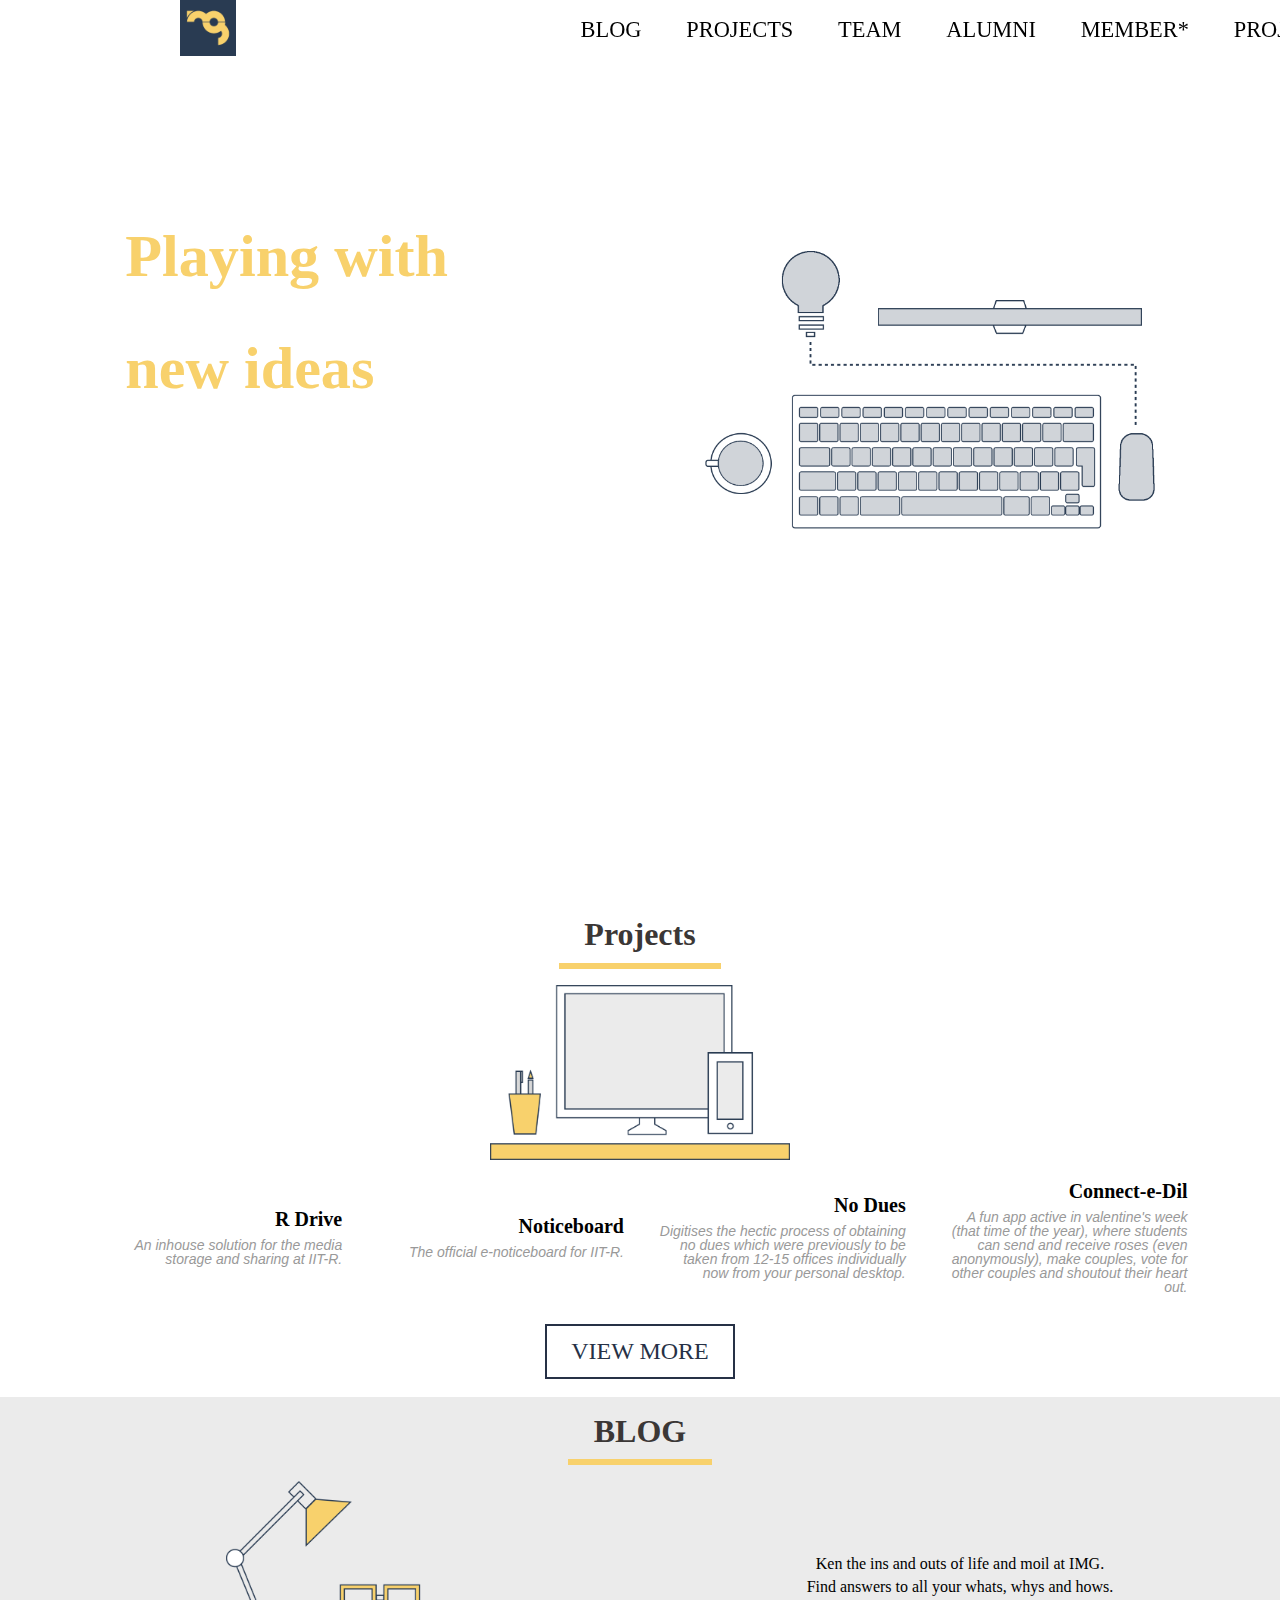
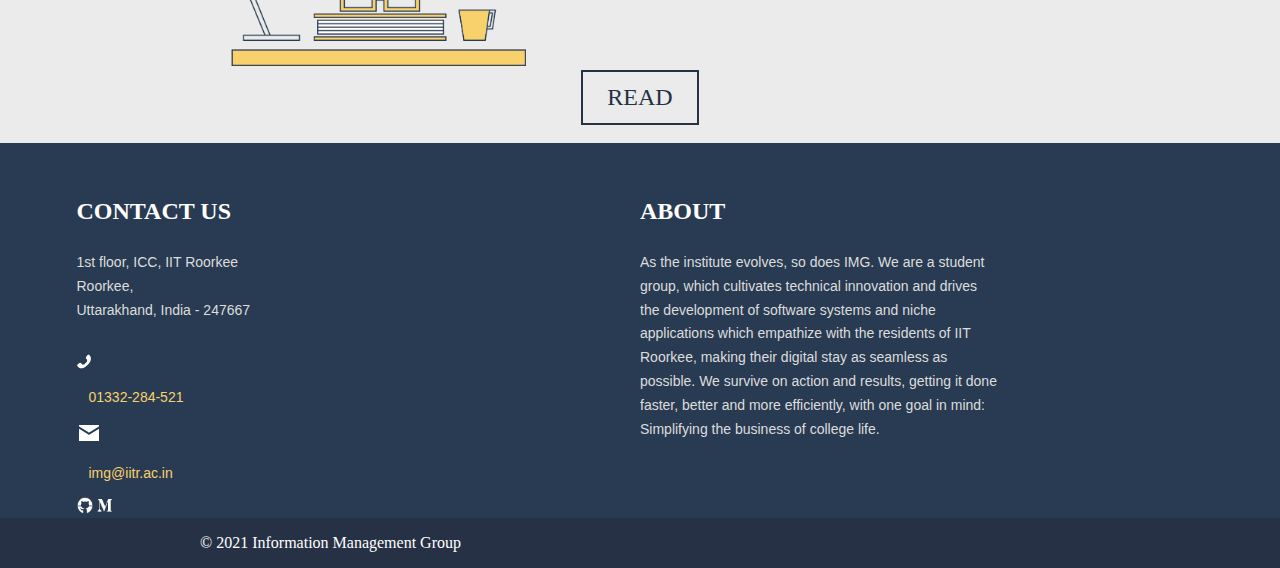
==== index.html @ 4de89e51 "add file" ====
<!DOCTYPE html>
<html>
    <head>
        <link rel="stylesheet" href="front.css">
        <link rel="icon" href="images\favicon.ico">
        <title>Information Management Group</title>
    </head>
    <body>
        <div id="frontbg">
        <div class="mainWindow">
            <div class="topside">
               <div class="icon">
                   <a href="index.html">
                       <img src="images\logo iitr.png"  class="logo">
                   </a>
               </div>
               <div class="navigation">
                <a href="blog.html" style="text-decoration: none;"><button class="nav blog">BLOG</button></a>
                <a href="#" style="text-decoration: none;"><button class="nav projects">PROJECTS</button></a>
                <a href="#" style="text-decoration: none;"><button class="nav team">TEAM</button></a>
                <a href="#" style="text-decoration: none;"><button class="nav alumni">ALUMNI</button></a>
                <a href="#" style="text-decoration: none;"><button class="nav member">MEMBER*</button></a>
                <a href="#" style="text-decoration: none;"><button class="nav project">PROJECT*</button></a>
                </div>
            </div>
        
        <div class="bottombar">
            <div class="lefttext">
                <h1 class="heading" style="margin-bottom: 0">Playing with</h1> <br />
                <h1 class="heading">new ideas</h1>
                <p class="subtext">The group flaunts a wide spectrum of <br> projects, influencing over eight <br> thousand lives on campus.</p>  
            </div>
            <div class="rightpc">
                <img class="pc" src="images\computer.png">
            </div>
        </div>    
        </div>
    </div>
        <div class="nextpg">
            <div class="headbar">
            <h1 class="upar">Projects</h1>
            </div>
            <div class="photo">
        <img class="projectImg" src="images\project.png">
        </div>
        <div class="projectList">
            <div class="rDrive section">
                <div id="rDrive" class="header">R Drive</div>
                <p id="rDriveInfo">An inhouse solution for the media storage and sharing at IIT-R.</p>
            </div>
            <div class="noticeBoard section">
                <div id="noticeBoard" class="header">Noticeboard</div>
                <p id="noticeBoardInfo">The official e-noticeboard for IIT-R.</p>
            </div>
            <div class="noDues section">
                <div id="noDues" class="header">No Dues</div>
                <p id="noDuesInfo">Digitises the hectic process of obtaining no dues which were previously to be taken from 12-15 offices individually now from your personal desktop.</p>
            </div>
            <div class="connectDil section">
                <div id="connectDil" class="header">Connect-e-Dil</div>
                <p id="connectDilInfo">A fun app active in valentine's week (that time of the year), where students can send and receive roses (even anonymously), make couples, vote for other couples and shoutout their heart out. </p>
        </div>
        </div>
        <div><button class="view">VIEW MORE</button></div>
        </div>
        <br>
        <div class="blogsec">
            <div class="blogtitle"><h1 class="lasthead">BLOG</h1></div>
            <div class="niche">
                <div class="lamp"><img src="images\blog.png" class="kitaab"></div>
                <div class="shabd"><p>Ken the ins and outs of life and moil at IMG.<br>
                    Find answers to all your whats, whys and hows.</p></div><br>
            </div>
            <div><button class="read">READ</button></div><br>
        </div>
        <div class="together">
        <div class="sbseniche">
            <div class="contact">
                <div class="upr">
                   <h1 class="contactus">CONTACT US</h1>
                    <p class="address">1st floor, ICC, IIT Roorkee<br>
                    Roorkee,<br>
                    Uttarakhand, India - 247667</p>
                </div>
                <br>
                <div class="social">
                    <div class="call">
                        <div class="callpic"><img class="callicon" src="images\icons8-phone-26.png">
                        </div>
                        <div class="numb"><h3 class="tring">01332-284-521</h3></div>
                    </div>
                    <div class="email">
                        <div class="mailpic"><img class="mail" src="images\icons8-important-mail-24.png"></div>
                        <div class="mailid"><h3 class="mails">img@iitr.ac.in</h3></div>
                    </div>
                    <div class="moreicon">
                        <img class="git" src="images\gitt.png">
                        <img class="medium" src="images\gitf.png">
                    </div>
                </div>
            </div>
            <div class="rightabout">
                <div class="abouthead"><h1 class="baareme">ABOUT</h1></div>
                <div class="des"><p class="description">As the institute evolves, so does IMG. We are a student<br>
                    group, which cultivates technical innovation and drives<br>
                    the development of software systems and niche<br>
                    applications which empathize with the residents of IIT<br>
                    Roorkee, making their digital stay as seamless as <br>
                    possible. We survive on action and results, getting it done <br>
                    faster, better and more efficiently, with one goal in mind: <br>
                    Simplifying the business of college life.</p></div>
            </div>
        </div>
    </div>
        <div class="downside">
            <p class="foot">© 2021 Information Management Group</p>
        </div>
    </body>
</html>
---- front.css ----
html, body {
    height: 100%;
    margin: 0;
    padding: 0;
}
#frontbg {
    margin: 0;
    height: 100vh;
    width: 100%;
    background: url(https://channeli.in//static/maintainer_site/background.svg); 
    background-size: cover;
    background-position: center;
    padding: 0px;
}

.mainwindow {
    display: flex;
    justify-content: center;
    width: 100%;
    height: 100;
    margin: 0;
    padding: 0; 
    flex-direction: column;
    align-items: center;
}

.topside {
    position: fixed;
    top: 0px;
    display: flex;
    flex-direction: row;
    justify-content: center;
    width: 100%;
}

.icon {
    width: 50%;
    align-self: center;
    cursor: pointer;
}

.navigation {
    width: 50%;
    display: flex;
    cursor: pointer;
    align-items: center;
    justify-content: center;
}

.nav {
    background-color: transparent;
    font-family: "TypoPRO Bebas Neue";
    border: none;
    outline: none;
    padding: 0.5em 1em;
    text-transform: uppercase;
    font-size: 1.4rem;
    font-weight: 200;
    cursor: pointer; 
    outline: none;
    border: none; 
    font-weight: 300; 
}

.logo {
    height: 3.5em;
    padding-left: 180px;
}

.bottombar {
    padding-top: 200px;
    display: flex;
    flex-direction: row;
    justify-content: space-around;
    align-items: center;
    height: 100%;
}

.heading {
    display: inline;
    font-family: playfair display;
    font-size: 60.2px;
    background-image: linear-gradient( to right, rgba(255, 255, 255, 0.2) 0%, rgba(255, 255, 255, 0.2) 80%, rgba(255, 255, 255, 0.2) 80%, transparent 80%, transparent 100% );
    font-weight: 700;
    color: #f8d16c; 
    line-height: 7rem; 
}

.subtext {
    color: white;
    font-family: Lato,'Helvetica Neue',Arial,Helvetica,sans-serif;
    font-size: 20px;
    font-family: 'Lato', sans-serif;
    line-height: 2;
    
}

.pc {
    width: 450px;
    height: auto;
}

.headbar {
    justify-items: center;
    width: 100%;
}

.nextpg {
    display: flex;
    flex-direction: column;
    align-items: center;
    text-align: center;
}
.upar {
    font-size: 32px;
    font-family: 'Playfair Display';
    border-bottom: 0.2em #f8d16c solid;
    display: inline-block;
    padding-left: 0.8em;
    color: #3b3736;
    padding-right: 0.8em;
    padding-bottom: 0.3em;
    margin: 0.5em 0 0.5em 0;
    font-weight: 700;
    
}

.section {
    width: 25% !important;
    text-align: right;
    padding: 1rem; 

}

.header {
    color: #000000;
    display: inline;
    font-family: 'Playfair Display';
    font-size: 20px;
    
}

.projectList {
    display: flex;
    flex-direction: row !important;
    flex-wrap: nowrap;
    width: 1127px;
    margin: auto;
    align-items: center;
    justify-content: center;
    font-weight: 600;
}

.projectImg {
    width: 300px;
    height: auto;
    margin: auto;
}

.projectList p {
    color: #999999;
    font-size: 14px;
    font-style: italic;
    line-height: 1em;
    margin-top: 0.5em;
    font-family: Lato,'Helvetica Neue',Arial,Helvetica,sans-serif;
    font-weight: lighter;
}

.view {
  text-transform: uppercase;
  display: inline-block;
  background-color: #fff;
  padding: 0.5em 1em;
  font-family: 'TypoPRO Bebas Neue';
  font-size: 1.5rem;
  border: 2px solid #263146;
  color: #263146;
  cursor: pointer;
}

.blogsec {
    display: flex;
    flex-direction: column;
    text-align: center;
    color: rgba(0,0,0), .87;
    justify-content: center;
    background-color: #ebebeb;
}

.lasthead {
    font-size: 32px;
    font-family: 'Playfair Display';
    border-bottom: 0.2em #f8d16c solid;
    display: inline-block;
    padding-left: 0.8em;
    color: #3b3736;
    padding-right: 0.8em;
    padding-bottom: 0.3em;
    margin: 0.5em 0 0.5em 0 !important;
    text-align: center;
}

.niche {
    display: flex;
    flex-direction: row;
    justify-content: space-around;
    align-items: center;
    width: 100%;
}

.lamp {
   width: 50%;
   display: inline-block;
   text-align: center;  
}

.kitaab {
    width: 300px;
    height: auto;
}


.shabd {
    font-size: 16px;
    line-height: 1.4285em;
    box-sizing: inherit;
    text-align: center;
    align-items: center;
    justify-content: space-around;
}

.read {
    background-color: transparent;
    text-transform: uppercase;
    display: inline-block;
    padding: 0.5em 1em;
    font-family: 'TypoPRO Bebas Neue';
    font-size: 1.5rem;
    border: 2px solid #263146;
    color: #263146;
    transition: background-color 0.3s;
    cursor: pointer;
}

.together {
    background-color:#293b52 ;
}

.sbseniche {
    background-color: #293b52;
    display: flex;
    flex-direction: row;
    justify-content: center;
    width: 1127px;
    align-items: flex-start;
    margin-left: auto;
    margin-right: auto;
   

}

.contact {
    width: 50%;

}


.contactus {
    font-size: 1.5rem;
    line-height: 2;
    font-family: "TypoPRO Bebas Neue";
    color: #fff;
    padding-top: 28px;
    ;
}

.address {
    color: #ddd;
    line-height: 1.7;
    display: block;
    margin-block-start: 1em;
    margin-block-end: 1em;
    margin-inline-start: 0px;
    margin-inline-end: 0px;
    text-align: left;
    font-family: Lato,'Helvetica Neue',Arial,Helvetica,sans-serif;
    font-size: 14px;
    font-weight: 500;
}

.callpic {
    display: inline-block;
    
}

.tring {
    margin-left: 12px;
    color: #f8d16c;
    line-height: 1.4285em;
    font-family: Lato,'Helvetica Neue',Arial,Helvetica,sans-serif;
    font-size: 14px;
    font-weight: 500;
}

.mails {
    margin-left: 12px;
    color: #f8d16c;
    line-height: 1.4285em;
    font-family: Lato,'Helvetica Neue',Arial,Helvetica,sans-serif;
    font-size: 14px;
    font-weight: 500;
}

.rightabout {
    display: block;
    width: 50%;
}

.baareme {
    font-size: 1.5rem;
    line-height: 2;
    font-family: "TypoPRO Bebas Neue";
    color: #fff;
    padding-top: 28px;
    font-weight: bolder;
}

.description {
    color: #ddd;
    line-height: 1.7;
    margin: 0 0 1em;
    display: block;
    margin-block-start: 1em;
    margin-block-end: 1em;
    margin-inline-start: 0px;
    margin-inline-end: 0px;
    font-family: Lato,'Helvetica Neue',Arial,Helvetica,sans-serif;
    font-size: 14px
}

.downside {
    width: 100%;
    background-color: #263146;
    color: #ffffff;
    display: flex;
    align-items: center;
}
.git {
    height: 17.6px;
    width: 16.48px;
}

.medium {
    height: 17.6px;
    width: 16.48px;
}

.callicon {
    height: 14.4px;
    width: 14;
}
.foot {
    margin-left: 200px;
    
}
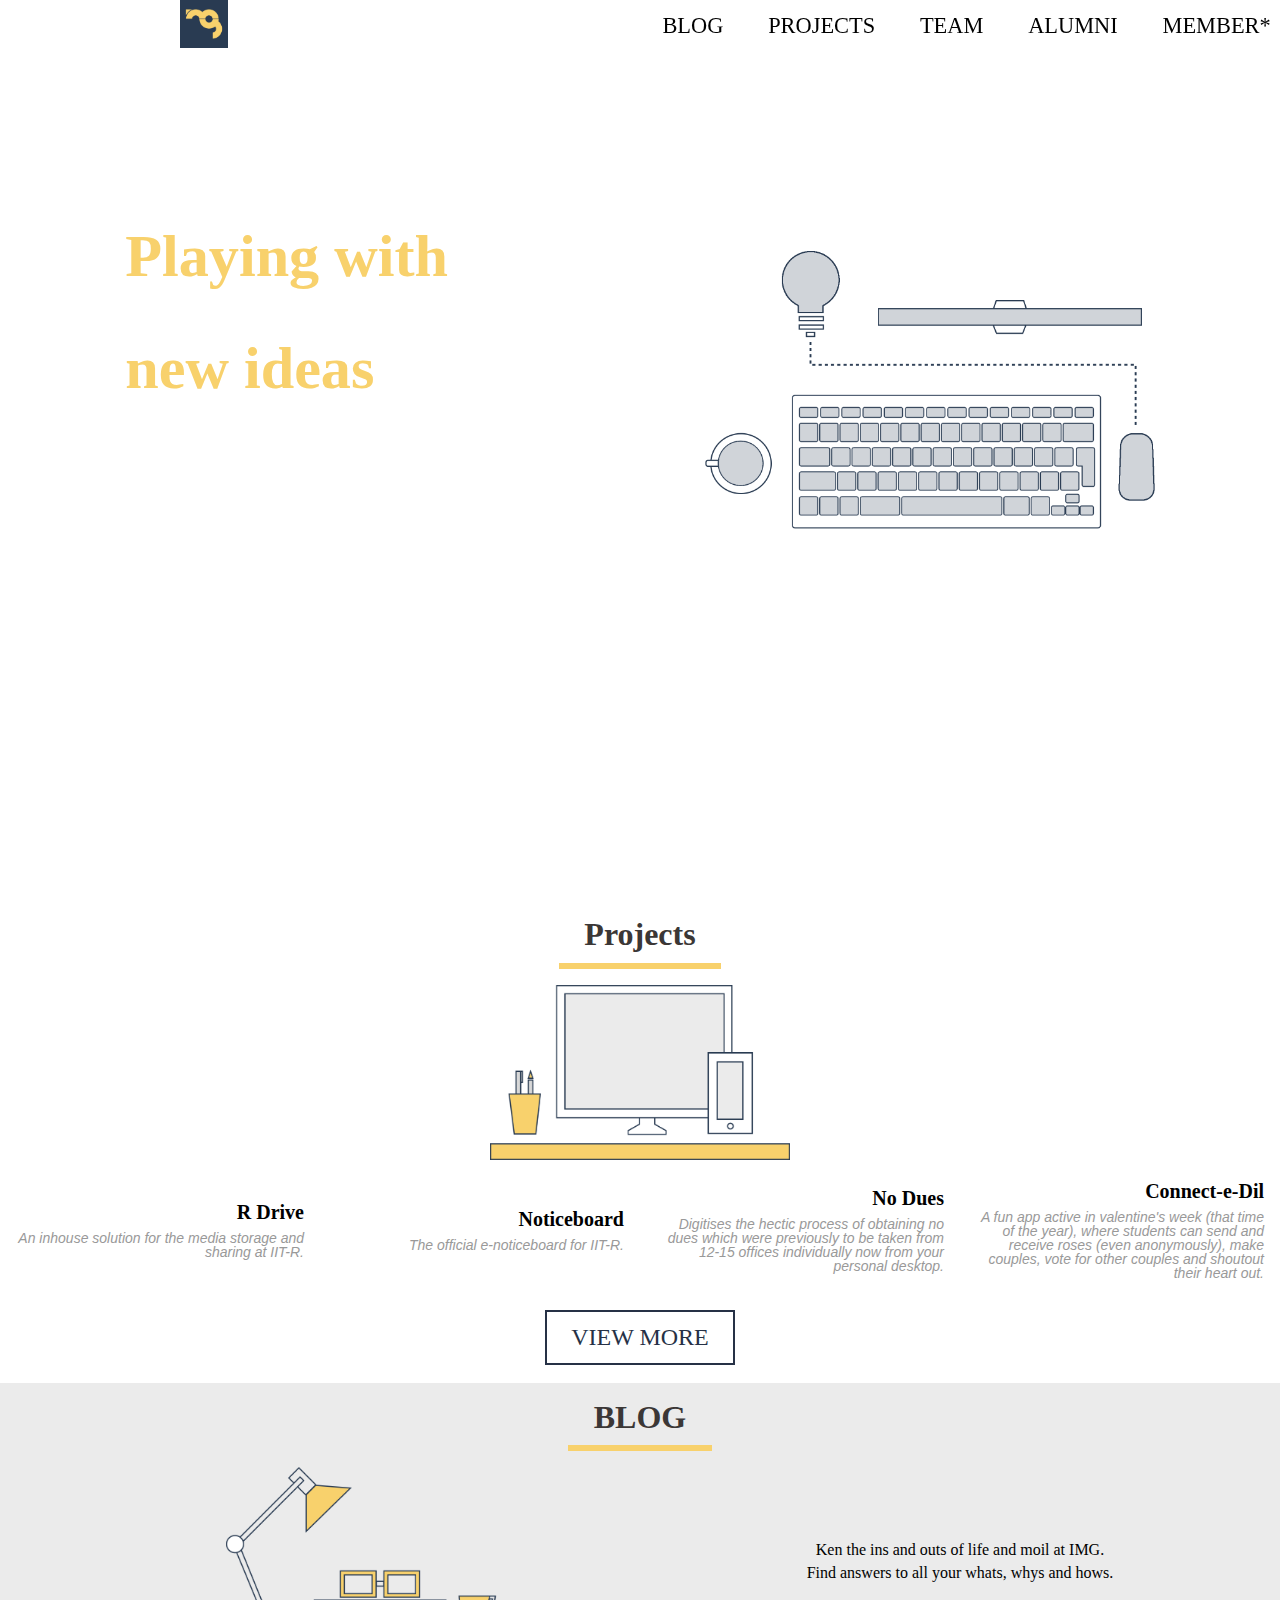
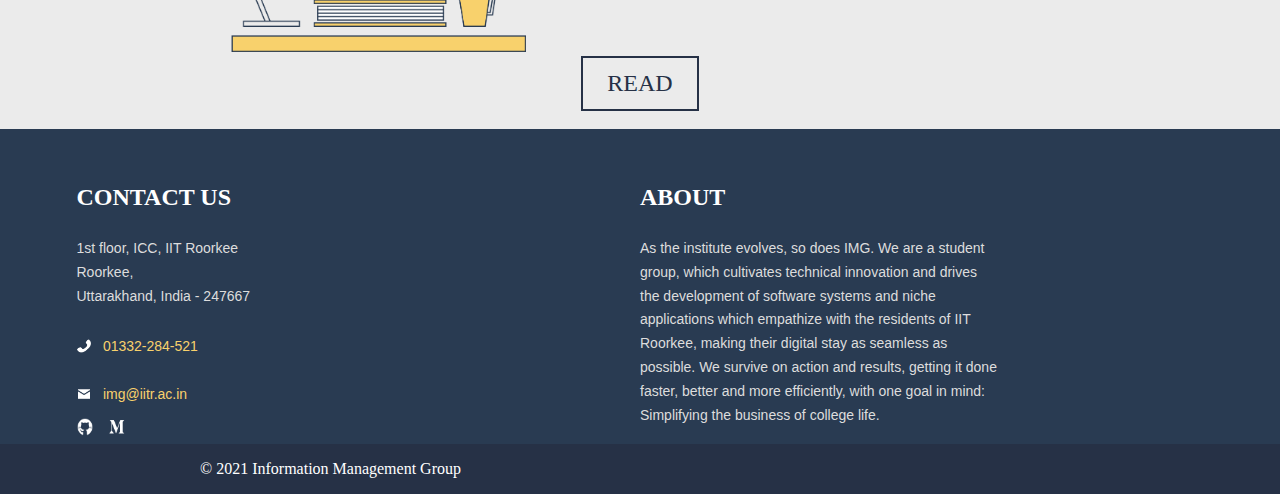
==== commit 3bcef7bf: "add file" ====
--- a/index.html
+++ b/index.html
@@ -6,7 +6,7 @@
         <title>Information Management Group</title>
     </head>
     <body>
-        <div id="frontbg">
+        <div class="frontbg">
         <div class="mainWindow">
             <div class="topside">
                <div class="icon">
@@ -82,7 +82,7 @@
                     Roorkee,<br>
                     Uttarakhand, India - 247667</p>
                 </div>
-                <br>
+                
                 <div class="social">
                     <div class="call">
                         <div class="callpic"><img class="callicon" src="images\icons8-phone-26.png">
@@ -94,8 +94,8 @@
                         <div class="mailid"><h3 class="mails">img@iitr.ac.in</h3></div>
                     </div>
                     <div class="moreicon">
-                        <img class="git" src="images\gitt.png">
-                        <img class="medium" src="images\gitf.png">
+                      <div class="gitpic"> <img class="git" src="images\gitt.png"></div>
+                       <div class="mediumpic"><img class="medium" src="images\gitf.png"></div> 
                     </div>
                 </div>
             </div>
--- a/front.css
+++ b/front.css
@@ -2,15 +2,17 @@
     height: 100%;
     margin: 0;
     padding: 0;
-}
-#frontbg {
+    width: 100%;
+}
+.frontbg {
     margin: 0;
     height: 100vh;
     width: 100%;
-    background: url(https://channeli.in//static/maintainer_site/background.svg); 
+    background-image: url(https://channeli.in//static/maintainer_site/background.svg);
     background-size: cover;
     background-position: center;
     padding: 0px;
+    
 }
 
 .mainwindow {
@@ -31,6 +33,7 @@
     flex-direction: row;
     justify-content: center;
     width: 100%;
+     
 }
 
 .icon {
@@ -40,11 +43,12 @@
 }
 
 .navigation {
+    
+    display: flex;
+    cursor: pointer;
+    align-items: center;
+    justify-content: space-between;
     width: 50%;
-    display: flex;
-    cursor: pointer;
-    align-items: center;
-    justify-content: center;
 }
 
 .nav {
@@ -63,7 +67,7 @@
 }
 
 .logo {
-    height: 3.5em;
+    height: 3em;
     padding-left: 180px;
 }
 
@@ -75,6 +79,8 @@
     align-items: center;
     height: 100%;
 }
+
+
 
 .heading {
     display: inline;
@@ -142,14 +148,16 @@
 
 .projectList {
     display: flex;
-    flex-direction: row !important;
+    flex-direction: row ;
     flex-wrap: nowrap;
-    width: 1127px;
+    width: 100%;
     margin: auto;
     align-items: center;
     justify-content: center;
     font-weight: 600;
 }
+
+
 
 .projectImg {
     width: 300px;
@@ -166,6 +174,15 @@
     font-family: Lato,'Helvetica Neue',Arial,Helvetica,sans-serif;
     font-weight: lighter;
 }
+@media screen and (max-width:800px) {
+    .projectList {
+        flex-direction: column;
+        
+    }
+    
+}
+
+
 
 .view {
   text-transform: uppercase;
@@ -209,6 +226,8 @@
     width: 100%;
 }
 
+
+
 .lamp {
    width: 50%;
    display: inline-block;
@@ -289,10 +308,7 @@
     font-weight: 500;
 }
 
-.callpic {
-    display: inline-block;
-    
-}
+
 
 .tring {
     margin-left: 12px;
@@ -349,17 +365,61 @@
 .git {
     height: 17.6px;
     width: 16.48px;
+    padding: auto;
 }
 
 .medium {
     height: 17.6px;
     width: 16.48px;
-}
+    padding: auto;
+}
+
+.call {
+    display: flex;
+    flex-direction: row;
+    align-items: center;
+}
+
+.callpic {
+    height: 15px;
+}
+
 
 .callicon {
     height: 14.4px;
     width: 14;
 }
+
+.email {
+    display: flex;
+    flex-direction: row;
+    align-items: center;
+}
+
+
+.mailpic {
+    height: 15px;
+}
+
+.mail {
+    height: 14.4px;
+    width: 14;
+}
+
+.moreicon {
+    display: flex;
+    flex-direction: row;
+}
+
+.gitpic {
+    padding-right: 8px;
+    padding-bottom: 4px;
+}
+
+.mediumpic {
+    padding-left: 8px;
+    padding-bottom: 4px;
+}
 .foot {
     margin-left: 200px;
     
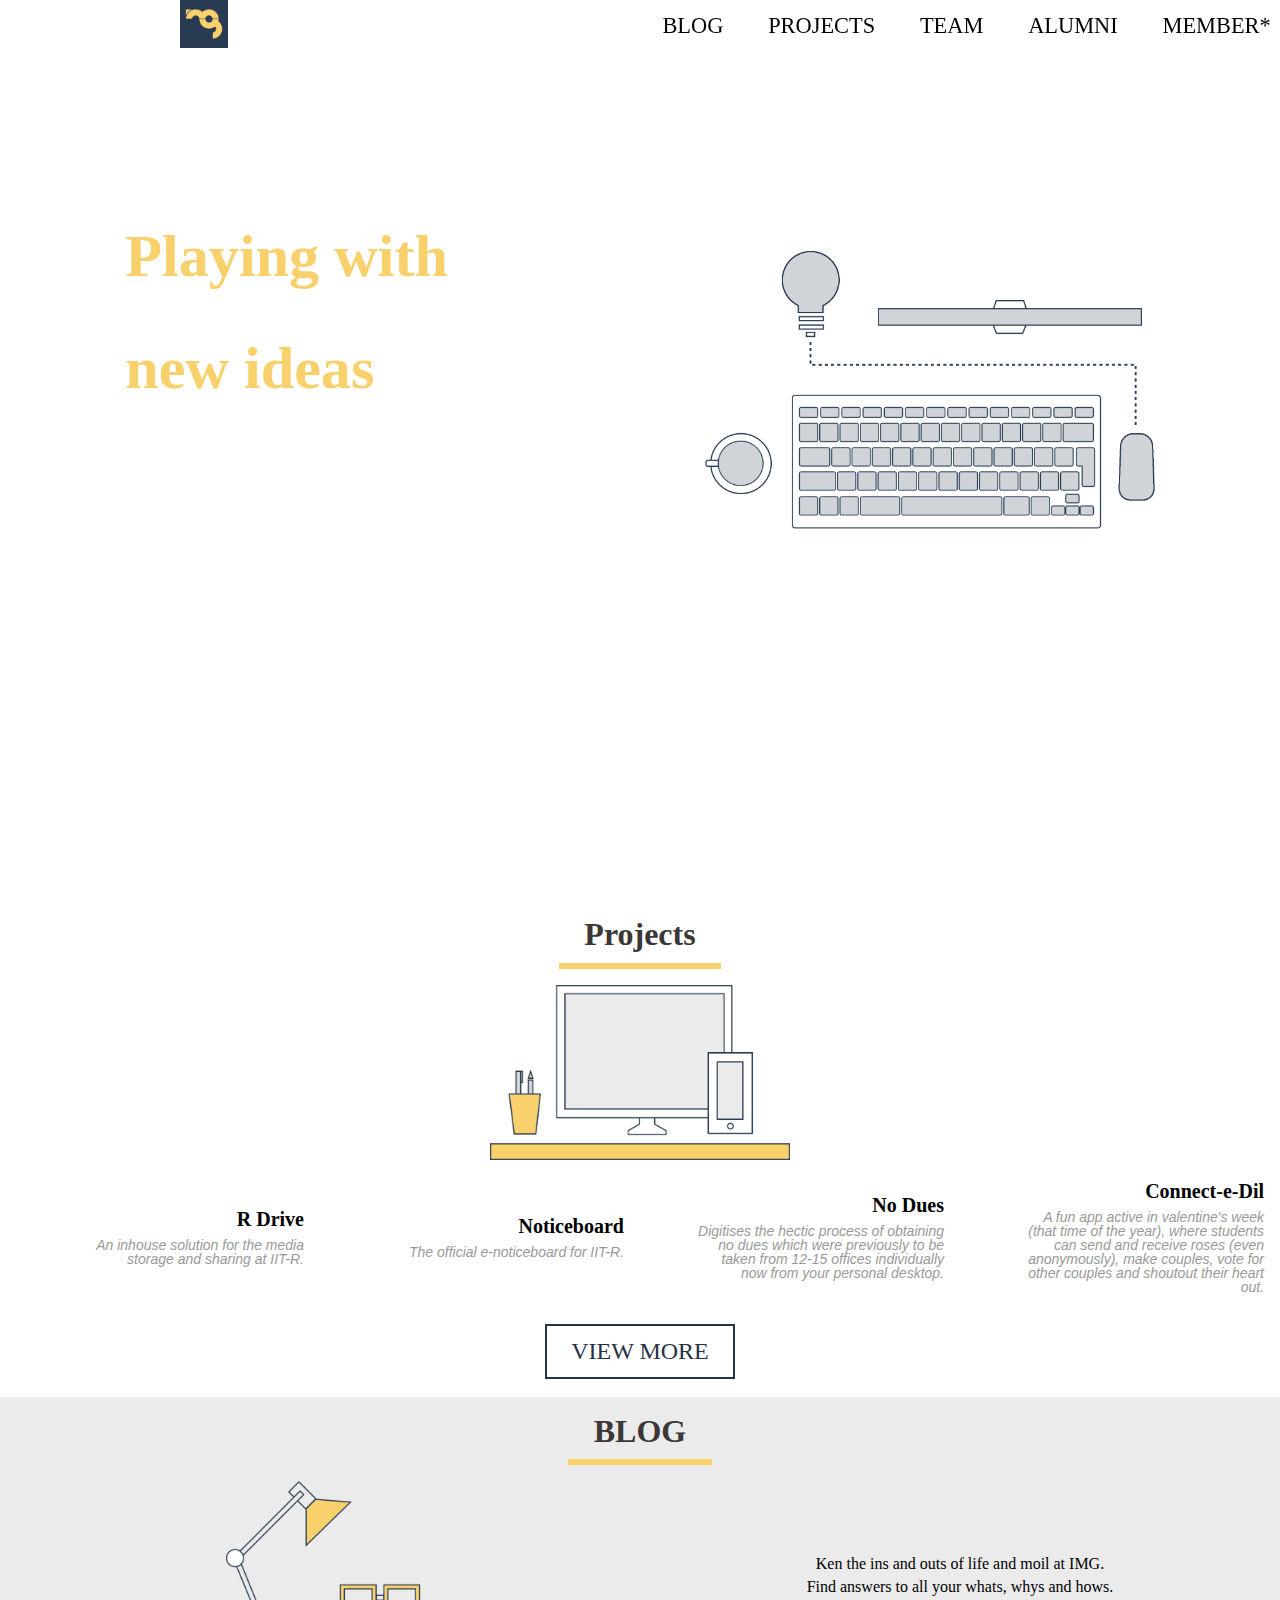
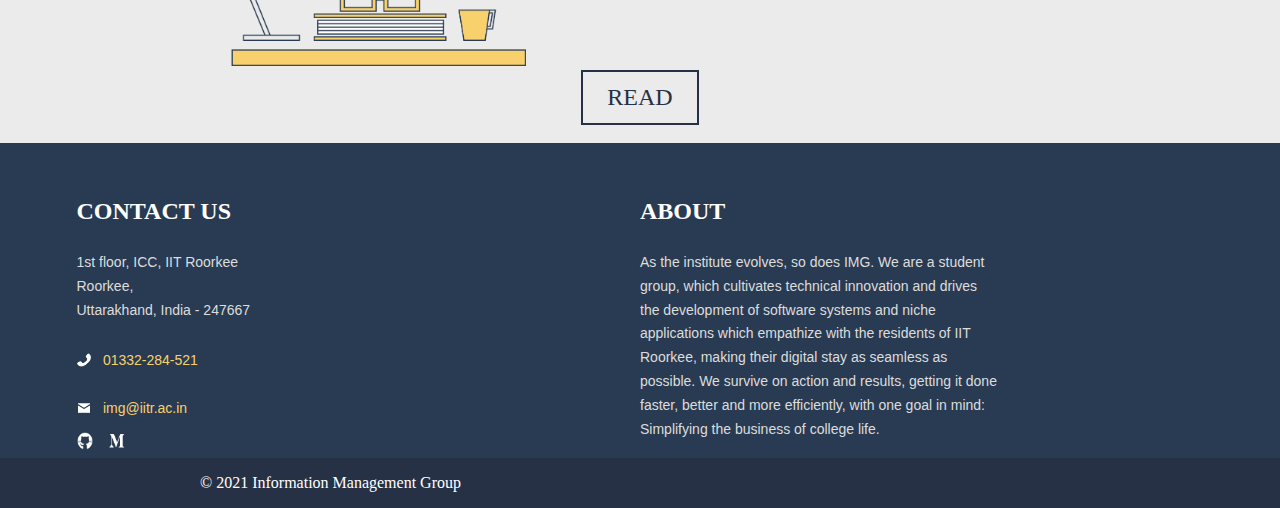
==== commit 17bcf831: "add file" ====
--- a/index.html
+++ b/index.html
@@ -23,8 +23,7 @@
                 <a href="#" style="text-decoration: none;"><button class="nav project">PROJECT*</button></a>
                 </div>
             </div>
-        
-        <div class="bottombar">
+         <div class="bottombar">
             <div class="lefttext">
                 <h1 class="heading" style="margin-bottom: 0">Playing with</h1> <br />
                 <h1 class="heading">new ideas</h1>
@@ -46,7 +45,7 @@
         <div class="projectList">
             <div class="rDrive section">
                 <div id="rDrive" class="header">R Drive</div>
-                <p id="rDriveInfo">An inhouse solution for the media storage and sharing at IIT-R.</p>
+                <p id="rDriveInfo">An inhouse solution for the media<br>storage and sharing at IIT-R.</p>
             </div>
             <div class="noticeBoard section">
                 <div id="noticeBoard" class="header">Noticeboard</div>
@@ -54,11 +53,11 @@
             </div>
             <div class="noDues section">
                 <div id="noDues" class="header">No Dues</div>
-                <p id="noDuesInfo">Digitises the hectic process of obtaining no dues which were previously to be taken from 12-15 offices individually now from your personal desktop.</p>
+                <p id="noDuesInfo">Digitises the hectic process of obtaining<br>no dues which were previously to be <br>taken from 12-15 offices individually <br>now from your personal desktop.</p>
             </div>
             <div class="connectDil section">
                 <div id="connectDil" class="header">Connect-e-Dil</div>
-                <p id="connectDilInfo">A fun app active in valentine's week (that time of the year), where students can send and receive roses (even anonymously), make couples, vote for other couples and shoutout their heart out. </p>
+                <p id="connectDilInfo">A fun app active in valentine's week <br>(that time of the year), where students <br>can send and receive roses (even <br>anonymously), make couples, vote for <br>other couples and shoutout their heart <br>out. </p>
         </div>
         </div>
         <div><button class="view">VIEW MORE</button></div>
--- a/front.css
+++ b/front.css
@@ -149,12 +149,12 @@
 .projectList {
     display: flex;
     flex-direction: row ;
-    flex-wrap: nowrap;
     width: 100%;
     margin: auto;
     align-items: center;
     justify-content: center;
     font-weight: 600;
+    
 }
 
 
@@ -239,6 +239,14 @@
     height: auto;
 }
 
+@media screen and (max-width:800px) {
+    .niche {
+        flex-direction: column;
+        
+    }
+    
+}
+
 
 .shabd {
     font-size: 16px;
@@ -420,6 +428,14 @@
     padding-left: 8px;
     padding-bottom: 4px;
 }
+
+@media screen and (max-width:800px) {
+    .sbseniche {
+        flex-direction: column;
+        
+    }
+    
+}
 .foot {
     margin-left: 200px;
     
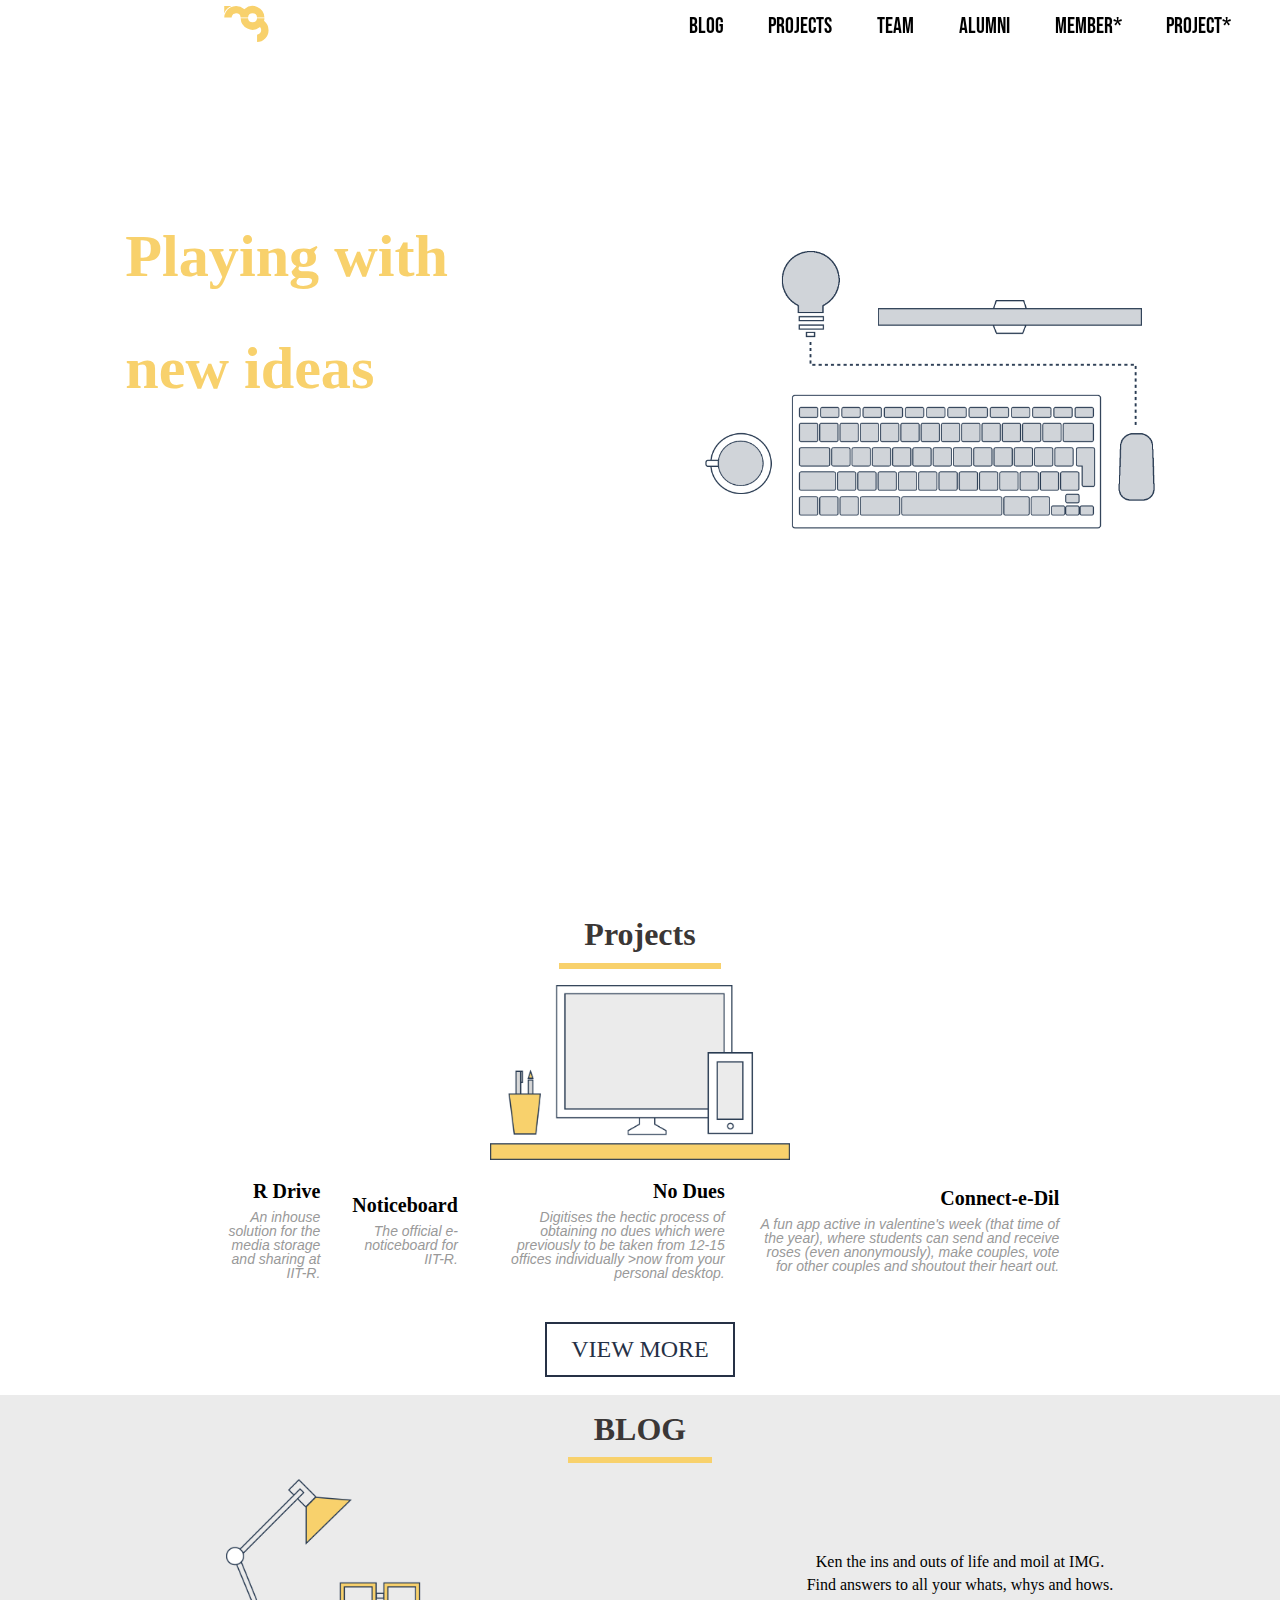
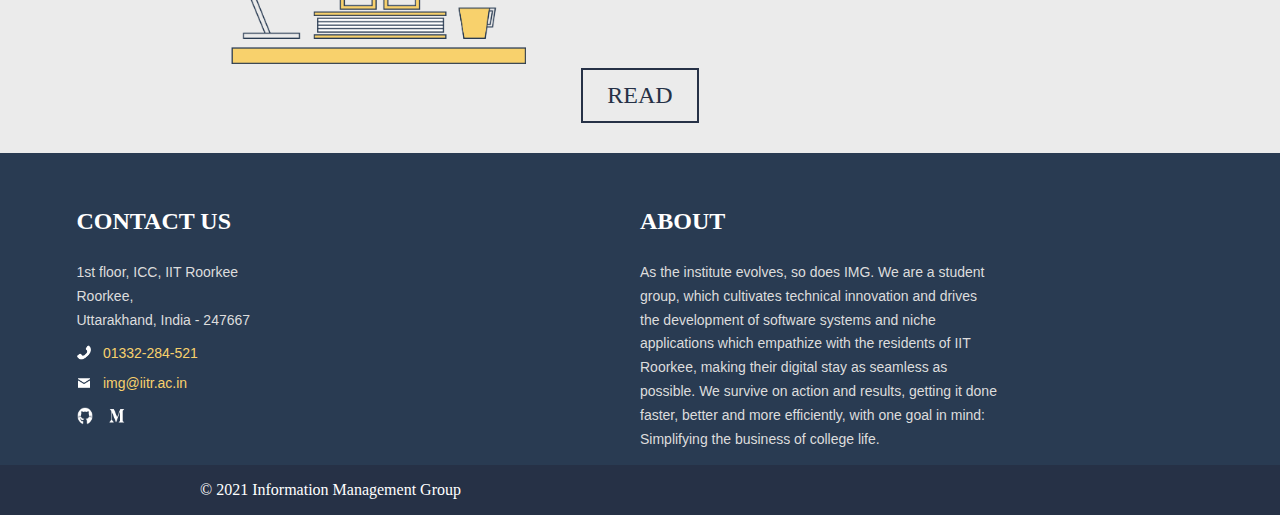
==== commit 6098a886: "add file" ====
--- a/index.html
+++ b/index.html
@@ -1,6 +1,8 @@
 <!DOCTYPE html>
 <html>
     <head>
+        <meta name="viewport" content="width=device-width, initial-scale=1.0">
+        <link href="https://fonts.googleapis.com/css2?family=Bebas+Neue&display=swap" rel="stylesheet">
         <link rel="stylesheet" href="front.css">
         <link rel="icon" href="images\favicon.ico">
         <title>Information Management Group</title>
@@ -11,8 +13,13 @@
             <div class="topside">
                <div class="icon">
                    <a href="index.html">
-                       <img src="images\logo iitr.png"  class="logo">
+                    <svg class="imglogo" id="maintainer_logo" data-name="Layer 1" xmlns="http://www.w3.org/2000/svg" viewBox="0 0 128 128"><title>IMG Logo</title><path d="M112.1372,46.4979H92.4047A12.0384,12.0384,0,0,0,68.44,46.376q-.0062.0609-.0117.1219h-19.8a12.0754,12.0754,0,0,0-11.8592-10.942,10.53,10.53,0,0,0-3.03.3511,11.9693,11.9693,0,0,0-2.7505,1.0577,12.1591,12.1591,0,0,0-4.2892,3.8442,12.0239,12.0239,0,0,0-2.048,5.689H4.9207A31.3036,31.3036,0,0,1,9.5278,31.1057,32.0782,32.0782,0,0,1,21.097,19.927a31.723,31.723,0,0,1,15.5424-4.073h.0919a31.6749,31.6749,0,0,1,21.0655,8.0834l.7311.6545.7311-.6545a31.7341,31.7341,0,0,1,52.8782,22.5605Z"/><path d="M24.6444,15.854l-.4071.1576A34.123,34.123,0,0,0,5.0586,35.19l-.1576.4072V15.854Z"/><path d="M123.099,80.4251A31.7783,31.7783,0,0,1,92.4551,112.146V92.4135a12.04,12.04,0,0,0,8.7994-18.846q-.1281-.184-.2629-.3634l-.6567-.8755-.8755.6566A31.7457,31.7457,0,0,1,48.6978,48.6868H68.4259a12.04,12.04,0,0,0,23.9788,0h19.7325a31.8883,31.8883,0,0,1-.8383,6.2535l-.1554.6589.5209.4334A31.6679,31.6679,0,0,1,123.099,80.4251Z"/></svg>
                    </a>
+               </div>
+               <div class="mobileview">
+                   <div class="hamburger">
+                    <svg class="hamicon" height="32px" id="Layer_1" style="enable-background:new 0 0 32 32;" version="1.1" viewBox="0 0 32 32" width="32px" xml:space="preserve" xmlns="http://www.w3.org/2000/svg" xmlns:xlink="http://www.w3.org/1999/xlink"><path d="M4,10h24c1.104,0,2-0.896,2-2s-0.896-2-2-2H4C2.896,6,2,6.896,2,8S2.896,10,4,10z M28,14H4c-1.104,0-2,0.896-2,2  s0.896,2,2,2h24c1.104,0,2-0.896,2-2S29.104,14,28,14z M28,22H4c-1.104,0-2,0.896-2,2s0.896,2,2,2h24c1.104,0,2-0.896,2-2  S29.104,22,28,22z"/></svg>
+                   </div>
                </div>
                <div class="navigation">
                 <a href="blog.html" style="text-decoration: none;"><button class="nav blog">BLOG</button></a>
@@ -45,7 +52,7 @@
         <div class="projectList">
             <div class="rDrive section">
                 <div id="rDrive" class="header">R Drive</div>
-                <p id="rDriveInfo">An inhouse solution for the media<br>storage and sharing at IIT-R.</p>
+                <p id="rDriveInfo">An inhouse solution for the media storage and sharing at IIT-R.</p>
             </div>
             <div class="noticeBoard section">
                 <div id="noticeBoard" class="header">Noticeboard</div>
@@ -53,11 +60,11 @@
             </div>
             <div class="noDues section">
                 <div id="noDues" class="header">No Dues</div>
-                <p id="noDuesInfo">Digitises the hectic process of obtaining<br>no dues which were previously to be <br>taken from 12-15 offices individually <br>now from your personal desktop.</p>
+                <p id="noDuesInfo">Digitises the hectic process of obtaining no dues which were previously to be taken from 12-15 offices individually >now from your personal desktop.</p>
             </div>
             <div class="connectDil section">
                 <div id="connectDil" class="header">Connect-e-Dil</div>
-                <p id="connectDilInfo">A fun app active in valentine's week <br>(that time of the year), where students <br>can send and receive roses (even <br>anonymously), make couples, vote for <br>other couples and shoutout their heart <br>out. </p>
+                <p id="connectDilInfo">A fun app active in valentine's week (that time of the year), where students can send and receive roses (even anonymously), make couples, vote for other couples and shoutout their heart out. </p>
         </div>
         </div>
         <div><button class="view">VIEW MORE</button></div>
--- a/front.css
+++ b/front.css
@@ -1,3 +1,6 @@
+* {
+    box-sizing: border-box;
+}
 html, body {
     height: 100%;
     margin: 0;
@@ -31,45 +34,60 @@
     top: 0px;
     display: flex;
     flex-direction: row;
-    justify-content: center;
+    justify-content: space-between;
     width: 100%;
      
 }
 
 .icon {
     width: 50%;
-    align-self: center;
+    padding-left: 2.5em;
     cursor: pointer;
 }
 
+.imglogo {
+    height: 3em;
+    fill: #f8d16c;
+    padding-left: 11.4em;
+    
+}
+
 .navigation {
     
     display: flex;
     cursor: pointer;
     align-items: center;
-    justify-content: space-between;
+    justify-content: center;
+    margin: auto;
     width: 50%;
 }
 
 .nav {
     background-color: transparent;
-    font-family: "TypoPRO Bebas Neue";
+    font-family: 'Bebas Neue', cursive;
     border: none;
     outline: none;
     padding: 0.5em 1em;
     text-transform: uppercase;
     font-size: 1.4rem;
-    font-weight: 200;
+    font-weight: lighter;
     cursor: pointer; 
     outline: none;
     border: none; 
     font-weight: 300; 
 }
 
-.logo {
+
+.mobileview {
+    display: none;
+}
+
+.hamicon {
+    fill:#f8d16c;
     height: 3em;
-    padding-left: 180px;
-}
+}
+
+
 
 .bottombar {
     padding-top: 200px;
@@ -132,7 +150,7 @@
 }
 
 .section {
-    width: 25% !important;
+    
     text-align: right;
     padding: 1rem; 
 
@@ -149,14 +167,19 @@
 .projectList {
     display: flex;
     flex-direction: row ;
-    width: 100%;
-    margin: auto;
+    padding-right: 16vw;
+    padding-left: 16vw;
     align-items: center;
     justify-content: center;
     font-weight: 600;
-    
-}
-
+    padding-bottom: 0.75em
+    ;
+    
+}
+
+.section {
+    display: block;
+}
 
 
 .projectImg {
@@ -174,16 +197,7 @@
     font-family: Lato,'Helvetica Neue',Arial,Helvetica,sans-serif;
     font-weight: lighter;
 }
-@media screen and (max-width:800px) {
-    .projectList {
-        flex-direction: column;
-        
-    }
-    
-}
-
-
-
+ 
 .view {
   text-transform: uppercase;
   display: inline-block;
@@ -203,6 +217,7 @@
     color: rgba(0,0,0), .87;
     justify-content: center;
     background-color: #ebebeb;
+    padding-bottom: 0.75em;
 }
 
 .lasthead {
@@ -239,14 +254,6 @@
     height: auto;
 }
 
-@media screen and (max-width:800px) {
-    .niche {
-        flex-direction: column;
-        
-    }
-    
-}
-
 
 .shabd {
     font-size: 16px;
@@ -266,7 +273,6 @@
     font-size: 1.5rem;
     border: 2px solid #263146;
     color: #263146;
-    transition: background-color 0.3s;
     cursor: pointer;
 }
 
@@ -386,6 +392,8 @@
     display: flex;
     flex-direction: row;
     align-items: center;
+    height: 1vw;
+    
 }
 
 .callpic {
@@ -429,17 +437,75 @@
     padding-bottom: 4px;
 }
 
-@media screen and (max-width:800px) {
+    
+    
+
+.foot {
+    margin-left: 200px;
+    
+}
+
+@media screen and (max-width:768px) {
+    .mobileview {
+        display: block;
+        
+    }
+
+    .hamburger{
+        text-align: right;
+        padding-right: 2.5em;
+    }
+
+
     .sbseniche {
+        flex-direction: column-reverse;
+        margin-left: 25px;
+        
+    }
+
+    .niche {
         flex-direction: column;
         
     }
-    
-}
-.foot {
-    margin-left: 200px;
-    
-}
-
-
-
+
+    .projectList {
+        flex-direction: column;
+        
+        
+    }
+
+    .rightpc {
+        display: none;
+    }
+
+    .frontbg {
+        background-color: #263146;
+        background-image: none;
+    }
+
+    .navigation {
+        display: none;
+    }
+
+    .blogsec {
+        justify-content: center;
+    }
+
+    .lamp {
+        width: 100%;
+    }
+
+    .icon {
+        width: 50%;
+    }
+
+    .imglogo {
+        padding-left: 0em;
+        text-align: left;
+    }
+
+    
+}
+
+
+
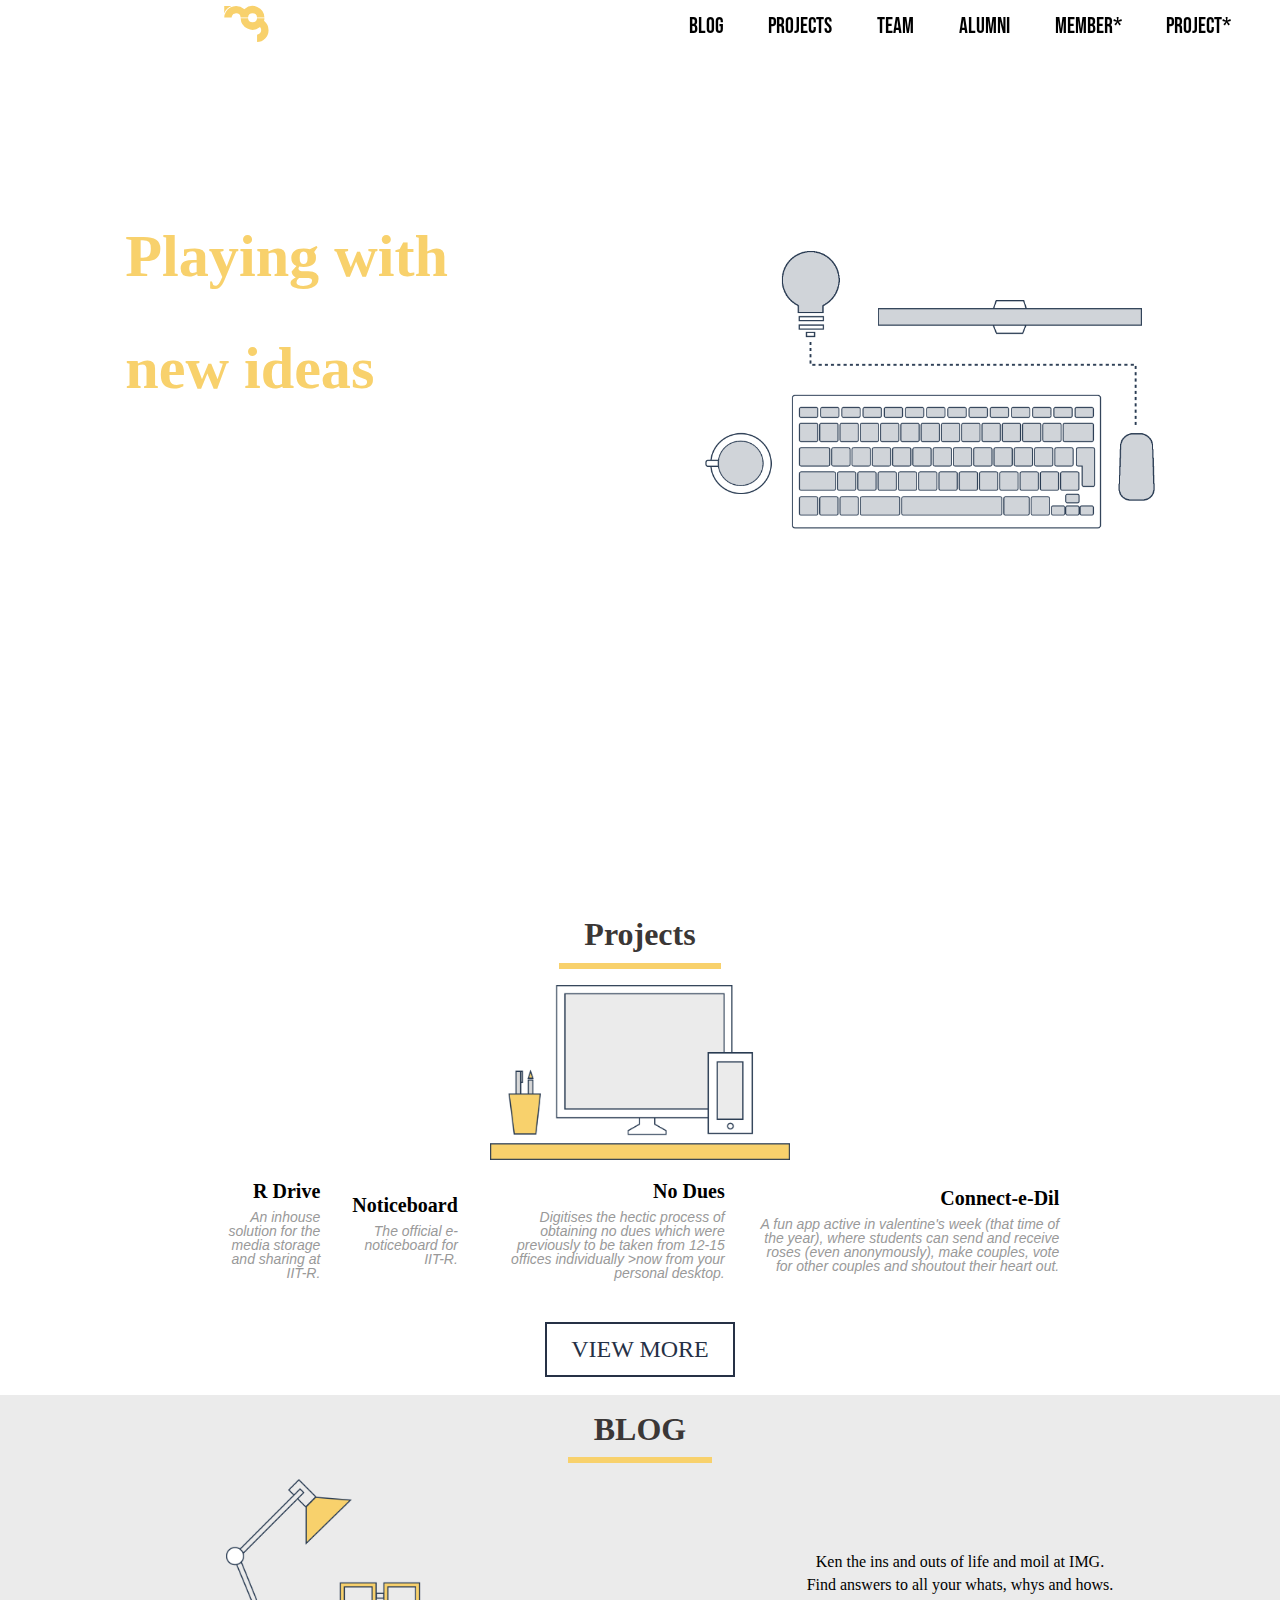
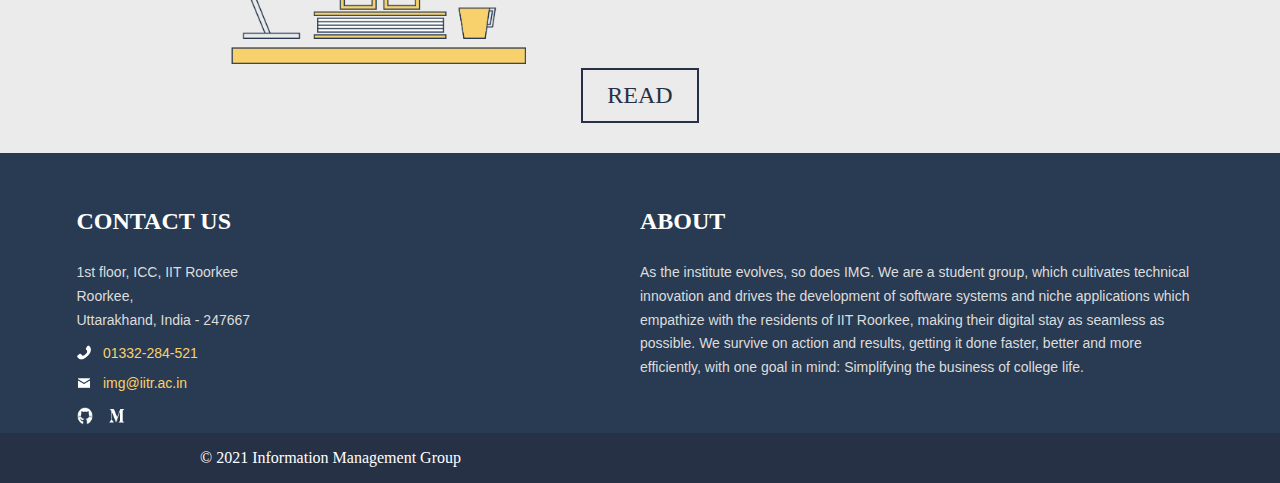
==== commit b28e341a: "add file" ====
--- a/index.html
+++ b/index.html
@@ -107,13 +107,13 @@
             </div>
             <div class="rightabout">
                 <div class="abouthead"><h1 class="baareme">ABOUT</h1></div>
-                <div class="des"><p class="description">As the institute evolves, so does IMG. We are a student<br>
-                    group, which cultivates technical innovation and drives<br>
-                    the development of software systems and niche<br>
-                    applications which empathize with the residents of IIT<br>
-                    Roorkee, making their digital stay as seamless as <br>
-                    possible. We survive on action and results, getting it done <br>
-                    faster, better and more efficiently, with one goal in mind: <br>
+                <div class="des"><p class="description">As the institute evolves, so does IMG. We are a student
+                    group, which cultivates technical innovation and drives
+                    the development of software systems and niche
+                    applications which empathize with the residents of IIT
+                    Roorkee, making their digital stay as seamless as 
+                    possible. We survive on action and results, getting it done 
+                    faster, better and more efficiently, with one goal in mind: 
                     Simplifying the business of college life.</p></div>
             </div>
         </div>
--- a/front.css
+++ b/front.css
@@ -359,12 +359,6 @@
 .description {
     color: #ddd;
     line-height: 1.7;
-    margin: 0 0 1em;
-    display: block;
-    margin-block-start: 1em;
-    margin-block-end: 1em;
-    margin-inline-start: 0px;
-    margin-inline-end: 0px;
     font-family: Lato,'Helvetica Neue',Arial,Helvetica,sans-serif;
     font-size: 14px
 }
@@ -459,7 +453,9 @@
 
     .sbseniche {
         flex-direction: column-reverse;
-        margin-left: 25px;
+        width: 100%;
+        margin-left: 2em;
+        
         
     }
 
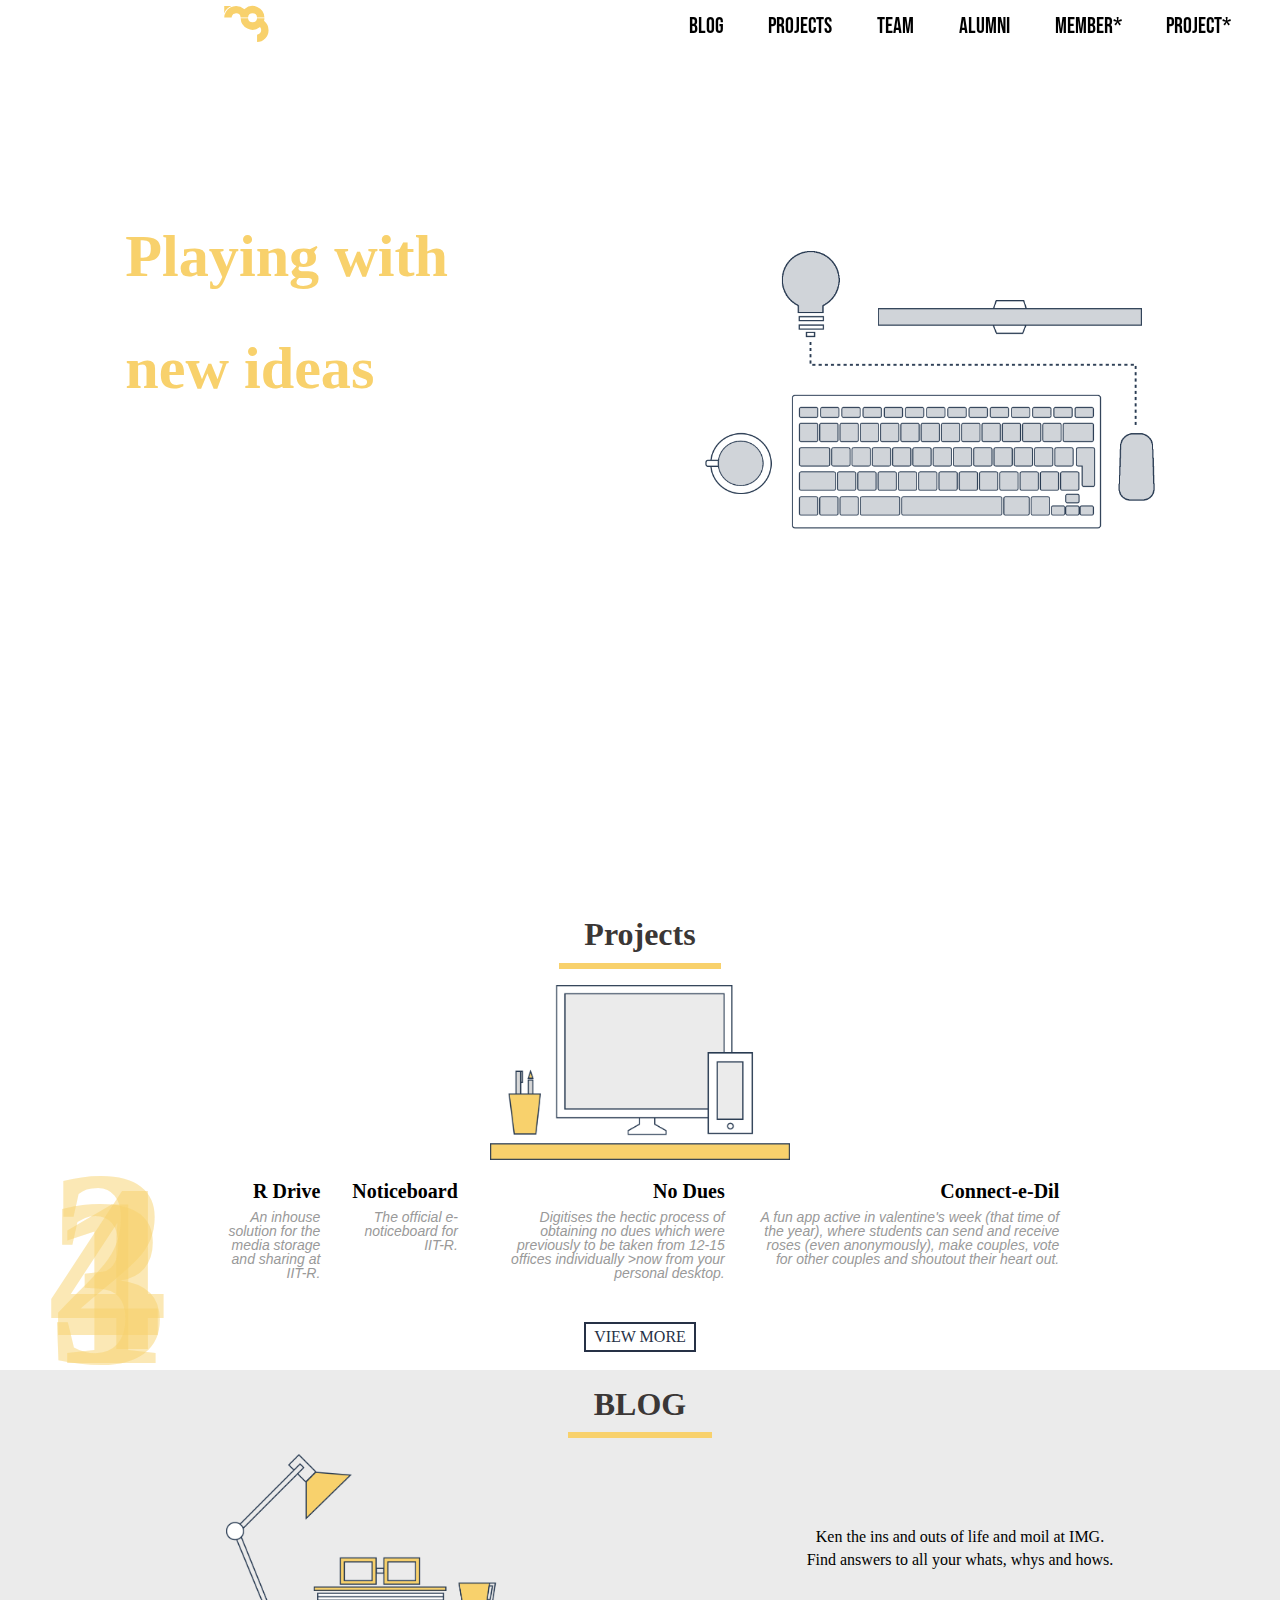
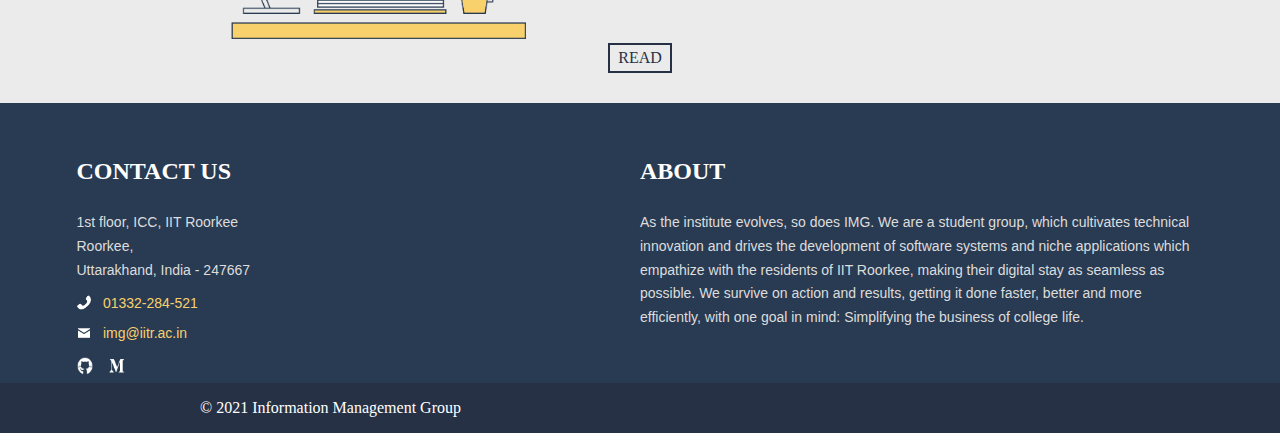
==== commit b11fbd66: "add file" ====
--- a/index.html
+++ b/index.html
@@ -53,18 +53,22 @@
             <div class="rDrive section">
                 <div id="rDrive" class="header">R Drive</div>
                 <p id="rDriveInfo">An inhouse solution for the media storage and sharing at IIT-R.</p>
+                <div class="number">1</div>
             </div>
             <div class="noticeBoard section">
                 <div id="noticeBoard" class="header">Noticeboard</div>
                 <p id="noticeBoardInfo">The official e-noticeboard for IIT-R.</p>
+                <div class="number">2</div>
             </div>
             <div class="noDues section">
                 <div id="noDues" class="header">No Dues</div>
                 <p id="noDuesInfo">Digitises the hectic process of obtaining no dues which were previously to be taken from 12-15 offices individually >now from your personal desktop.</p>
+                <div class="number">3</div>
             </div>
             <div class="connectDil section">
                 <div id="connectDil" class="header">Connect-e-Dil</div>
                 <p id="connectDilInfo">A fun app active in valentine's week (that time of the year), where students can send and receive roses (even anonymously), make couples, vote for other couples and shoutout their heart out. </p>
+                <div class="number">4</div>
         </div>
         </div>
         <div><button class="view">VIEW MORE</button></div>
--- a/front.css
+++ b/front.css
@@ -169,8 +169,6 @@
     flex-direction: row ;
     padding-right: 16vw;
     padding-left: 16vw;
-    align-items: center;
-    justify-content: center;
     font-weight: 600;
     padding-bottom: 0.75em
     ;
@@ -197,14 +195,23 @@
     font-family: Lato,'Helvetica Neue',Arial,Helvetica,sans-serif;
     font-weight: lighter;
 }
- 
+.number {
+    position: absolute;
+    transform: translate(40%, 50%);
+    left: 0;
+    height: 100%;
+    color: rgba(248, 209, 108, 0.5);
+    font-size: 15em;
+    font-family: 'TypoPRO Bebas Neue';
+    margin-top: -600px;
+}
 .view {
   text-transform: uppercase;
   display: inline-block;
   background-color: #fff;
-  padding: 0.5em 1em;
+  padding: 0.25em .5em;
   font-family: 'TypoPRO Bebas Neue';
-  font-size: 1.5rem;
+  font-size: 1rem;
   border: 2px solid #263146;
   color: #263146;
   cursor: pointer;
@@ -268,9 +275,9 @@
     background-color: transparent;
     text-transform: uppercase;
     display: inline-block;
-    padding: 0.5em 1em;
+    padding: 0.25em 0.5em;
     font-family: 'TypoPRO Bebas Neue';
-    font-size: 1.5rem;
+    font-size: 1rem;
     border: 2px solid #263146;
     color: #263146;
     cursor: pointer;
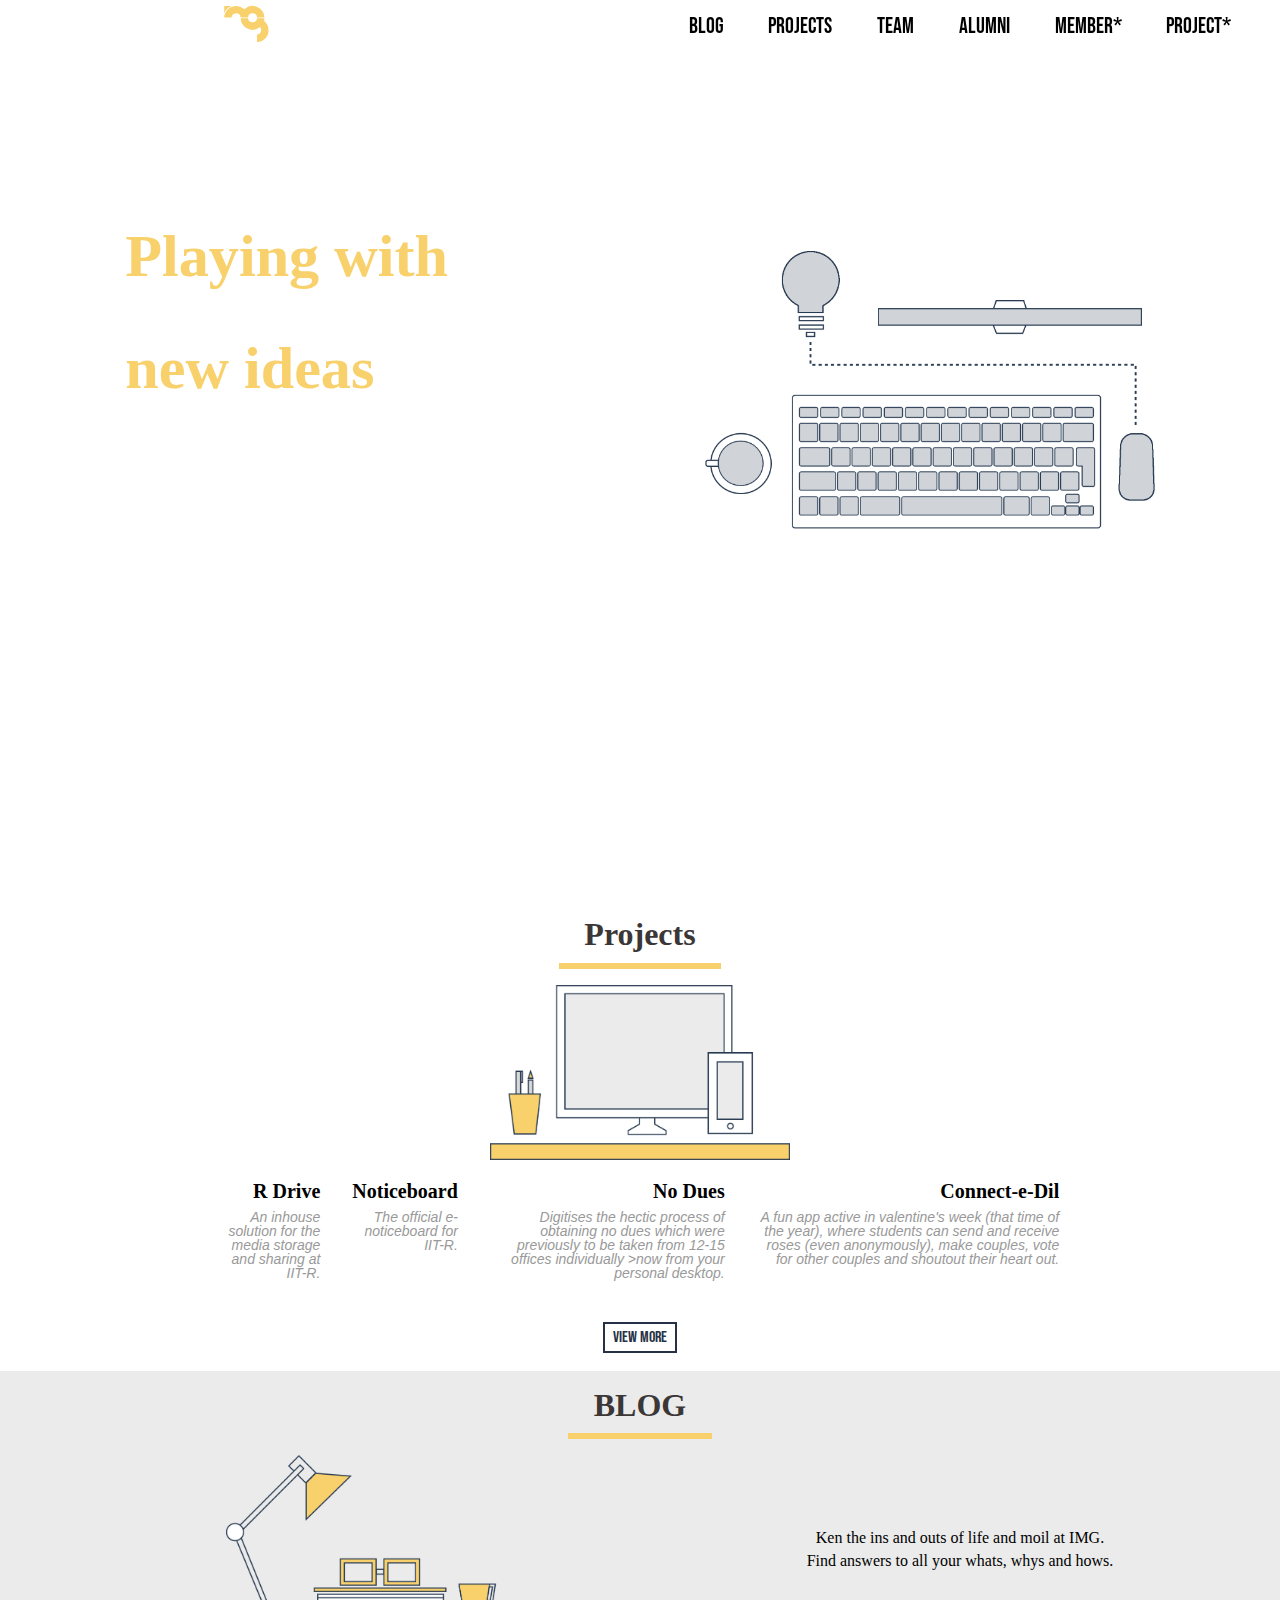
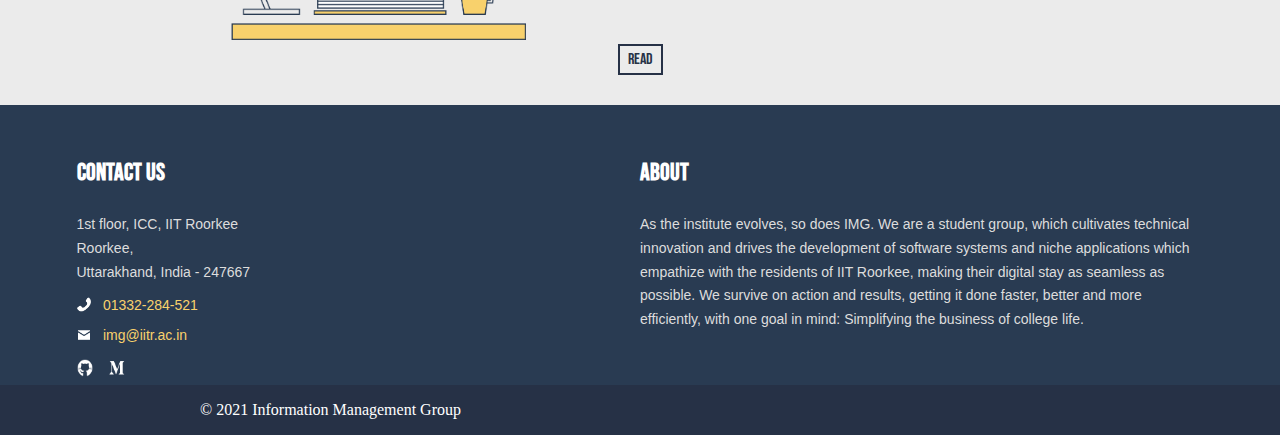
==== commit 78dd7028: "add file" ====
--- a/index.html
+++ b/index.html
@@ -53,22 +53,18 @@
             <div class="rDrive section">
                 <div id="rDrive" class="header">R Drive</div>
                 <p id="rDriveInfo">An inhouse solution for the media storage and sharing at IIT-R.</p>
-                <div class="number">1</div>
             </div>
             <div class="noticeBoard section">
                 <div id="noticeBoard" class="header">Noticeboard</div>
                 <p id="noticeBoardInfo">The official e-noticeboard for IIT-R.</p>
-                <div class="number">2</div>
             </div>
             <div class="noDues section">
                 <div id="noDues" class="header">No Dues</div>
                 <p id="noDuesInfo">Digitises the hectic process of obtaining no dues which were previously to be taken from 12-15 offices individually >now from your personal desktop.</p>
-                <div class="number">3</div>
             </div>
             <div class="connectDil section">
                 <div id="connectDil" class="header">Connect-e-Dil</div>
                 <p id="connectDilInfo">A fun app active in valentine's week (that time of the year), where students can send and receive roses (even anonymously), make couples, vote for other couples and shoutout their heart out. </p>
-                <div class="number">4</div>
         </div>
         </div>
         <div><button class="view">VIEW MORE</button></div>
--- a/front.css
+++ b/front.css
@@ -196,21 +196,21 @@
     font-weight: lighter;
 }
 .number {
-    position: absolute;
+    display: none;
     transform: translate(40%, 50%);
     left: 0;
     height: 100%;
     color: rgba(248, 209, 108, 0.5);
     font-size: 15em;
     font-family: 'TypoPRO Bebas Neue';
-    margin-top: -600px;
+    margin-top: -400px;
 }
 .view {
   text-transform: uppercase;
   display: inline-block;
   background-color: #fff;
   padding: 0.25em .5em;
-  font-family: 'TypoPRO Bebas Neue';
+  font-family: 'Bebas Neue', cursive;
   font-size: 1rem;
   border: 2px solid #263146;
   color: #263146;
@@ -276,7 +276,7 @@
     text-transform: uppercase;
     display: inline-block;
     padding: 0.25em 0.5em;
-    font-family: 'TypoPRO Bebas Neue';
+    font-family: 'Bebas Neue', cursive;
     font-size: 1rem;
     border: 2px solid #263146;
     color: #263146;
@@ -309,7 +309,7 @@
 .contactus {
     font-size: 1.5rem;
     line-height: 2;
-    font-family: "TypoPRO Bebas Neue";
+    font-family: 'Bebas Neue', cursive;
     color: #fff;
     padding-top: 28px;
     ;
@@ -357,7 +357,7 @@
 .baareme {
     font-size: 1.5rem;
     line-height: 2;
-    font-family: "TypoPRO Bebas Neue";
+    font-family: 'Bebas Neue', cursive;
     color: #fff;
     padding-top: 28px;
     font-weight: bolder;
